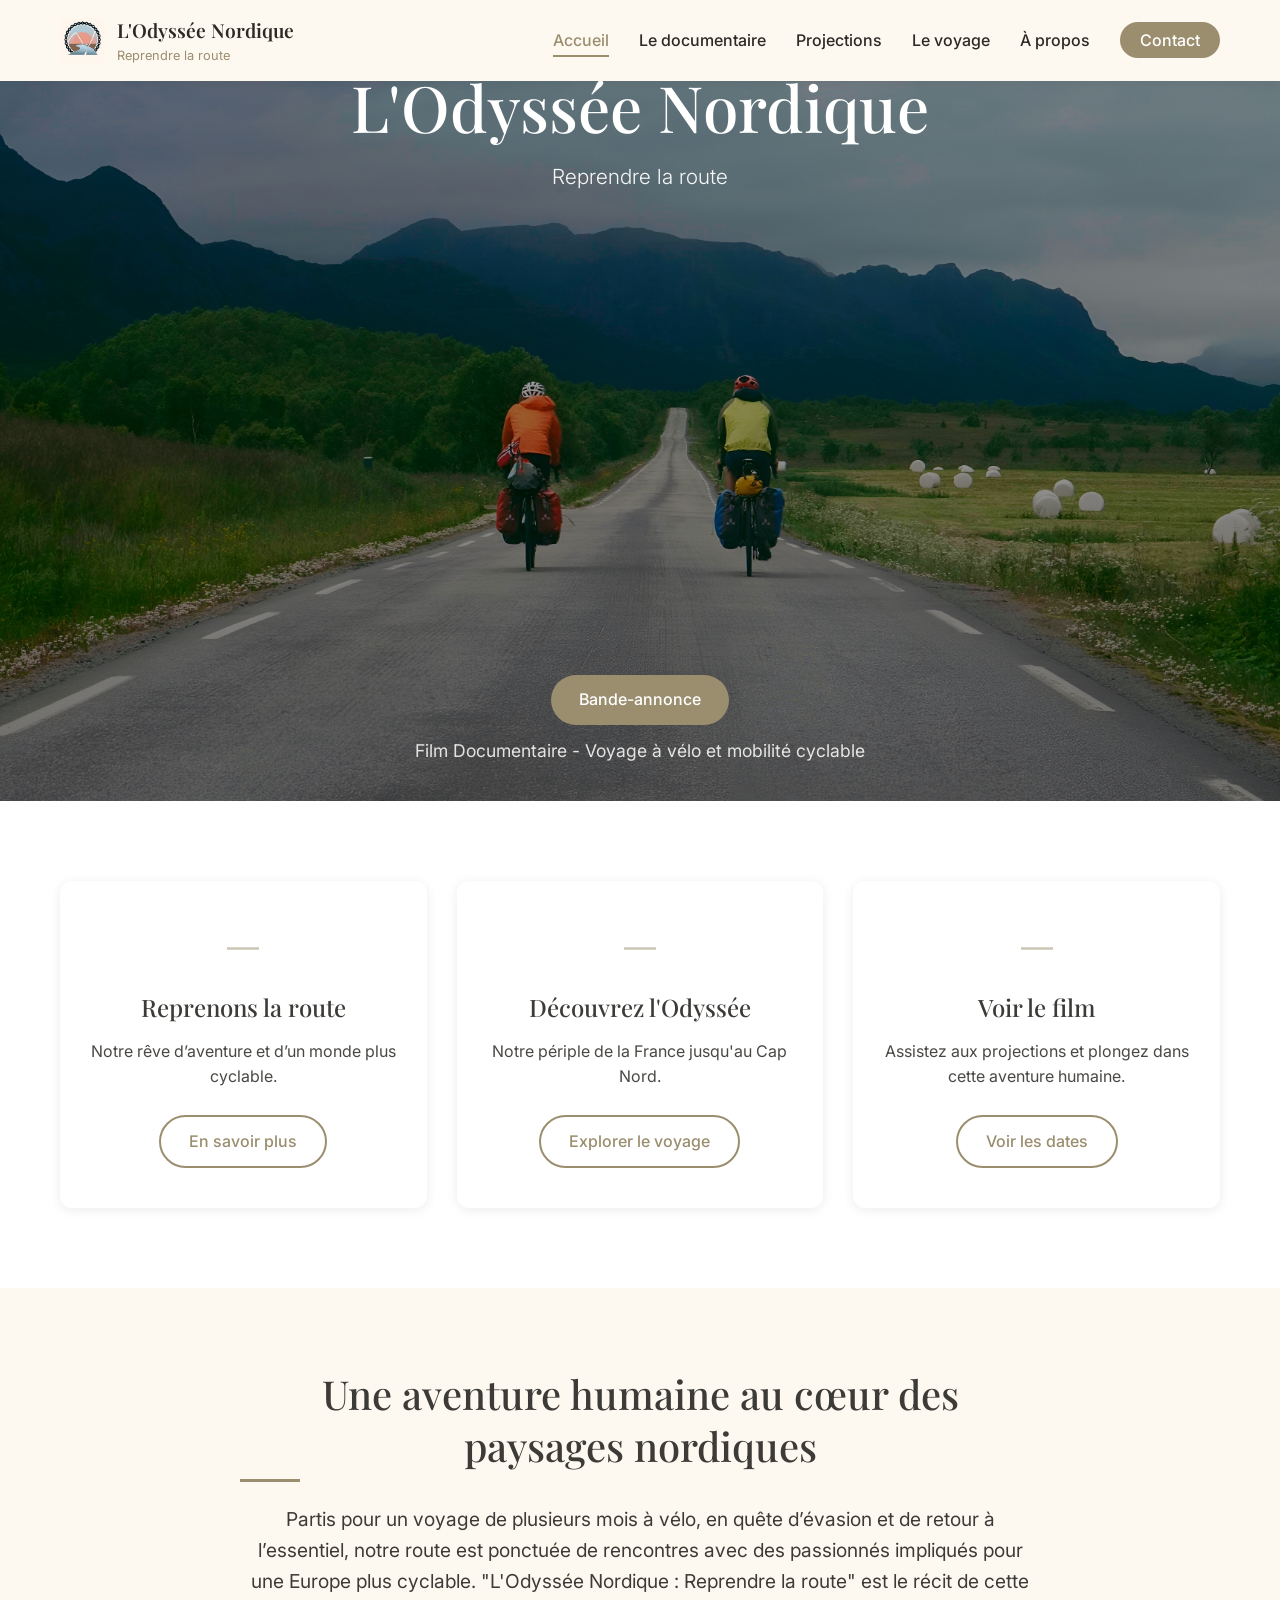
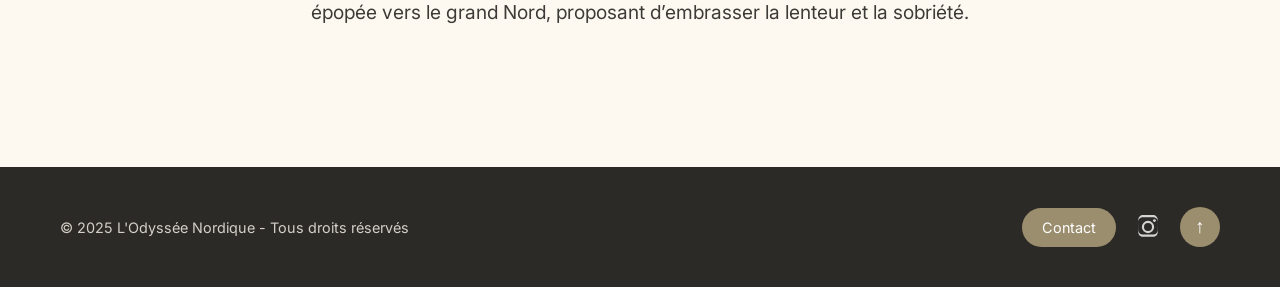
==== index.html @ 814c6db0 "Last" ====
<!DOCTYPE html>
<html lang="fr">
<head>
    <title>L'Odyssée Nordique : Reprendre la route - Documentaire Voyage</title>
    <meta charset="UTF-8">
    <meta name="viewport" content="width=device-width, initial-scale=1.0, viewport-fit=cover">
    <meta http-equiv="X-UA-Compatible" content="ie=edge">
    <meta name="referrer" content="no-referrer-when-downgrade">
    <meta name="description" content="L'Odyssée Nordique : Découvrez un documentaire inspirant sur la renaissance par le voyage aux pays nordiques. Une aventure à vélo vers la liberté et la redécouverte de soi.">
    <meta name="keywords" content="odyssée nordique, documentaire voyage, cyclotourisme, pays nordiques, renaissance, aventure">
    <meta name="robots" content="index, follow">
    <meta property="og:type" content="website">
    <meta property="og:title" content="L'Odyssée Nordique - Reprendre la route">
    <meta property="og:site_name" content="L'Odyssée Nordique">
    <meta name="application-name" content="L'Odyssée Nordique">
    <meta property="og:description" content="Un documentaire inspirant sur la renaissance par le voyage aux pays nordiques.">
    <meta property="og:url" content="https://odyssee-nordique.com/">
    <meta property="og:image" content="https://odyssee-nordique.com/images/odyssee-nordique-thumbnail.jpg">
    <meta name="twitter:card" content="summary_large_image">
    <meta name="twitter:title" content="L'Odyssée Nordique - Reprendre la route">
    <meta name="twitter:description" content="Documentaire sur la renaissance par le voyage aux pays nordiques.">
    <meta name="twitter:image" content="https://odyssee-nordique.com/images/odyssee-nordique-thumbnail.jpg">
    <link rel="canonical" href="https://odyssee-nordique.com/">
    <link rel="stylesheet" href="css/style.css">
    <link rel="preconnect" href="https://fonts.googleapis.com">
    <link rel="preconnect" href="https://fonts.gstatic.com" crossorigin>
    <link rel="dns-prefetch" href="https://www.googletagmanager.com">
    <link rel="dns-prefetch" href="https://www.google-analytics.com">
    <link href="https://fonts.googleapis.com/css2?family=Inter:opsz,wght@14..32,300;14..32,400;14..32,500;14..32,600&family=Playfair+Display:ital,wght@0,400;0,500;0,600;1,400&display=swap" rel="stylesheet">
    <link rel="apple-touch-icon" sizes="180x180" href="apple-touch-icon.png">
    <link rel="icon" type="image/png" sizes="32x32" href="favicon-32x32.png">
    <link rel="icon" type="image/png" sizes="16x16" href="favicon-16x16.png">
    <link rel="manifest" href="site.webmanifest">
    <link rel="shortcut icon" href="favicon.ico" type="image/x-icon">
    <!-- Google tag (gtag.js) -->
    <script async src="https://www.googletagmanager.com/gtag/js?id=G-7LZ240N1WT"></script>
    <script>
    window.dataLayer = window.dataLayer || [];
    function gtag(){dataLayer.push(arguments);}
    gtag('js', new Date());

    gtag('config', 'G-7LZ240N1WT');
    </script>
    <script type="application/ld+json">
    {
      "@context": "https://schema.org",
      "@type": "WebSite",
      "name": "L'Odyssée Nordique",
      "url": "https://odyssee-nordique.com/",
      "description": "Documentaire inspirant sur la renaissance par le voyage en vélo dans les pays nordiques.",
      "image": {
        "@type": "ImageObject",
        "url": "https://odyssee-nordique.com/images/odyssee-nordique-thumbnail.jpg",
        "width": 1200,
        "height": 630
      },
      "potentialAction": {
        "@type": "SearchAction",
        "target": "https://odyssee-nordique.com/?s={search_term_string}",
        "query-input": "required name=search_term_string"
      }
    }
    </script>
    <script type="application/ld+json">
    {
      "@context": "https://schema.org",
      "@type": "Organization",
      "name": "L'Odyssée Nordique",
      "url": "https://odyssee-nordique.com",
      "logo": "https://odyssee-nordique.com/images/odyssee-nordique-logo.png",
      "description": "Un documentaire inspirant sur la renaissance par le voyage aux pays nordiques",
      "contactPoint": {
        "@type": "ContactPoint",
        "telephone": "+33-1-23-45-67-89",
        "contactType": "Customer Service",
        "email": "contact@odyssee-nordique.com"
      },
      "sameAs": [
        "https://www.facebook.com/odysseenordique",
        "https://www.instagram.com/odysseenordique",
        "https://www.youtube.com/c/odysseenordique"
      ]
    }
    </script>
    <script type="application/ld+json">
    {
      "@context": "https://schema.org",
      "@type": "FAQPage",
      "mainEntity": [
        {
          "@type": "Question",
          "name": "Qu'est-ce que L'Odyssée Nordique ?",
          "acceptedAnswer": {
            "@type": "Answer",
            "text": "L'Odyssée Nordique est un documentaire inspirant sur la renaissance par le voyage en vélo à travers les pays nordiques. C'est l'histoire d'une épopée cyclotouriste de 5 000 kilomètres en Norvège, Suède et Finlande, réalisée par JACOB Yvan."
          }
        },
        {
          "@type": "Question",
          "name": "Où puis-je regarder le documentaire ?",
          "acceptedAnswer": {
            "@type": "Answer",
            "text": "Vous pouvez trouver les dates et lieux de projections sur notre page dédiée aux projections. Nous organisons des présentations dans différentes régions de France et d'Europe."
          }
        },
        {
          "@type": "Question",
          "name": "Quand a été le voyage ?",
          "acceptedAnswer": {
            "@type": "Answer",
            "text": "L'aventure cyclotouriste s'est déroulée à travers les paysages spectaculaires de la Scandinavie, couvrant plus de 5 000 kilomètres sur plusieurs mois."
          }
        },
        {
          "@type": "Question",
          "name": "Comment puis-je organiser une projection ?",
          "acceptedAnswer": {
            "@type": "Answer",
            "text": "Pour organiser une projection locale ou une collaboration, veuillez nous contacter via notre formulaire de contact ou par email à contact@odyssee-nordique.com."
          }
        }
      ]
    }
    </script>
</head>
<body>
    <header class="header">
        <div class="container header-container">
            <div class="logo">
                <img src="https://twsyz.github.io/odyssee-nordique/images/logo.png" alt="Logo L'Odyssée Nordique" class="logo-image">
                <div class="logo-text">
                    <span class="logo-title">L'Odyssée Nordique</span>
                    <span class="logo-subtitle">Reprendre la route</span>
                </div>
            </div>
            <button class="menu-toggle" aria-label="Menu">
                <span></span>
                <span></span>
                <span></span>
            </button>
            <nav class="nav">
                <ul class="nav-list">
                    <li><a href="index.html" class="active">Accueil</a></li>
                    <li><a href="documentaire.html">Le documentaire</a></li>
                    <li><a href="projections.html">Projections</a></li>
                    <li class="nav-dropdown">
                        <a href="voyage.html">Le voyage</a>
                        <ul class="dropdown-menu">
                            <li><a href="voyage.html#stats-section">Côté statistique</a></li>
                            <li><a href="voyage.html#philosophy-section">Notre philosophie du voyage</a></li>
                            <li><a href="voyage.html#transport-section">Vélo + train / bus en Europe</a></li>
                        </ul>
                    </li>
                    <li class="nav-dropdown">
                        <a href="a-propos.html">À propos</a>
                        <ul class="dropdown-menu">
                            <li><a href="a-propos.html#who-we-are">Qui sommes-nous ?</a></li>
                            <li><a href="a-propos.html#vision">Notre vision de la mobilité</a></li>
                        </ul>
                    </li>
                    <li><a href="contact.html" class="nav-contact">Contact</a></li>
                </ul>
            </nav>
        </div>
    </header>

    <main>
        <section class="hero">
            <div class="hero-image">
                <img src="images/hub.jpg" alt="Voyageurs à vélo dans un paysage nordique" width="1920" height="1080" loading="lazy">
                <div class="hero-overlay"></div>
                <div class="hero-content">
                    <h1 class="hero-title">L'Odyssée Nordique</h1>
                    <p class="hero-tagline">Reprendre la route</p>
                    <a href="documentaire.html" class="btn btn-primary">Bande-annonce</a>
                    <p class="hero-subtitle">Film Documentaire - Voyage à vélo et mobilité cyclable</p>
                </div>
            </div>
        </section>

        <section class="featured-cards">
            <div class="container">
                <div class="cards-grid">
                    <div class="card">
                        <div class="card-icon">—</div>
                        <h3 class="card-title">Reprenons la route</h3>
                        <p class="card-text">Notre rêve d’aventure et d’un monde plus cyclable.</p>
                        <a href="a-propos.html#vision" class="btn btn-outline">En savoir plus</a>
                    </div>
                    <div class="card">
                        <div class="card-icon">—</div>
                        <h3 class="card-title">Découvrez l'Odyssée</h3>
                        <p class="card-text">Notre périple de la France jusqu'au Cap Nord.</p>
                        <a href="voyage.html" class="btn btn-outline">Explorer le voyage</a>
                    </div>
                    <div class="card">
                        <div class="card-icon">—</div>
                        <h3 class="card-title">Voir le film</h3>
                        <p class="card-text">Assistez aux projections et plongez dans cette aventure humaine.</p>
                        <a href="projections.html" class="btn btn-outline">Voir les dates</a>
                    </div>
                </div>
            </div>
        </section>

        <section class="intro-text">
            <div class="container">
                <div class="intro-content">
                    <h2>Une aventure humaine au cœur des paysages nordiques</h2>
                    <p>Partis pour un voyage de plusieurs mois à vélo, en quête d’évasion et de retour à l’essentiel, notre route est ponctuée de rencontres avec des passionnés impliqués pour une Europe plus cyclable. "L'Odyssée Nordique : Reprendre la route" est le récit de cette épopée vers le grand Nord, proposant d’embrasser la lenteur et la sobriété. </p>
                </div>
            </div>
        </section>
    </main>

    <footer class="footer">
        <div class="container">
            <div class="footer-content">
                <div class="footer-info">
                    <p>© 2025 L'Odyssée Nordique - Tous droits réservés</p>
                </div>
                <div class="footer-links">
                    <a href="contact.html" class="footer-btn">Contact</a>
                    <a href="https://www.instagram.com/" target="_blank" rel="noopener noreferrer" class="footer-social" aria-label="Instagram">
                        <svg width="24" height="24" viewBox="0 0 24 24" fill="none" xmlns="http://www.w3.org/2000/svg">
                            <path d="M12 2.163c3.204 0 3.584.012 4.85.07 1.366.062 2.633.336 3.608 1.311.975.975 1.249 2.242 1.311 3.608.058 1.266.07 1.646.07 4.85s-.012 3.584-.07 4.85c-.062 1.366-.336 2.633-1.311 3.608-.975.975-2.242 1.249-3.608 1.311-1.266.058-1.646.07-4.85.07s-3.584-.012-4.85-.07c-1.366-.062-2.633-.336-3.608-1.311-.975-.975-1.249-2.242-1.311-3.608-.058-1.266-.07-1.646-.07-4.85s.012-3.584.07-4.85c.062-1.366.336-2.633 1.311-3.608.975-.975 2.242-1.249 3.608-1.311 1.266-.058 1.646-.07 4.85-.07zM12 0C8.741 0 8.332.014 7.052.072 5.773.13 4.651.387 3.632 1.406 2.613 2.425 2.356 3.547 2.298 4.826 2.24 6.106 2.226 6.515 2.226 9.774s.014 3.668.072 4.948c.058 1.279.315 2.401 1.334 3.42 1.019 1.019 2.141 1.276 3.42 1.334 1.28.058 1.689.072 4.948.072s3.668-.014 4.948-.072c1.279-.058 2.401-.315 3.42-1.334 1.019-1.019 1.276-2.141 1.334-3.42.058-1.28.072-1.689.072-4.948s-.014-3.668-.072-4.948c-.058-1.279-.315-2.401-1.334-3.42-1.019-1.019-2.141-1.276-3.42-1.334C15.668.014 15.259 0 12 0z" fill="currentColor"/>
                            <path d="M12 5.838a6.162 6.162 0 100 12.324 6.162 6.162 0 000-12.324zM12 16a4 4 0 110-8 4 4 0 010 8z" fill="currentColor"/>
                            <circle cx="18.406" cy="5.594" r="1.44" fill="currentColor"/>
                        </svg>
                    </a>
                    <button id="backToTop" class="back-to-top" aria-label="Retour en haut">↑</button>
                </div>
            </div>
        </div>
    </footer>

    <script src="js/main.js"></script>
</body>
</html>
---- css/style.css ----
/* ROUTE MAP WRAPPER */
.route-map-wrapper {
    display: flex;
    justify-content: center;
    align-items: center;
    margin-top: 30px;
}

.route-map-container {
    position: relative;
    display: block;
    width: min(100%, 600px);
    height: auto;
    aspect-ratio: 3 / 2;
}

/* ROUTE VERTICAL SLIDER */
.route-vertical-slider {
    position: absolute;
    right: 10px;
    top: 0;
    width: 36px;
    height: 100%;       /* Suit la hauteur réelle de la carte */
    display: flex;
    align-items: stretch;
    z-index: 100;
    overflow: visible;
    touch-action: none;
}

.slider-track {
    position: absolute;
    left: 50%;
    transform: translateX(-50%);
    width: 6px;
    height: 100%;
    background-color: #e0ddd5;
    border-radius: 2px;
    cursor: pointer;
    top: 0;
    bottom: 0;
}

.slider-progress {
    position: absolute;
    bottom: 0;
    left: 0;
    width: 100%;
    height: 0%;
    max-height: 100%;
    background-color: #9B8E6E;
    border-radius: 2px;
    transition: height 0.1s ease-out;
    overflow: hidden;
}

.slider-thumb {
    position: absolute;
    left: 50%;
    transform: translateX(-50%);
    width: 18px;
    height: 18px;
    background-color: #9B8E6E;
    border-radius: 50%;
    cursor: grab;
    box-shadow: 0 2px 8px rgba(155, 142, 110, 0.3);
    transition: box-shadow 0.2s ease;
    z-index: 10;
}

.slider-thumb:hover {
    box-shadow: 0 4px 12px rgba(155, 142, 110, 0.5);
}

.slider-thumb:active {
    cursor: grabbing;
}

/* SVG MAP + TRACE */
.route-map-canvas {
    position: absolute;
    top: 0;
    left: 0;
    width: 100%;
    height: 100%;
    display: block;
    border-radius: 12px;
    background-color: #F5EFE5;
    pointer-events: none;
}

/* RESET & BASE */
* {
    margin: 0;
    padding: 0;
    box-sizing: border-box;
}

html {
    scroll-behavior: smooth;
}

body {
    font-family: 'Inter', sans-serif;
    font-size: 16px;
    line-height: 1.6;
    color: #3D3B37;
    background-color: #FDF9F0;
}

h1, h2, h3, h4, h5, h6 {
    font-family: 'Playfair Display', serif;
    font-weight: 500;
    line-height: 1.3;
    color: #3D3B37;
}

h1 {
    font-size: clamp(2rem, 5vw, 3rem);
    margin-bottom: 1rem;
}

h2 {
    font-size: clamp(1.75rem, 4vw, 2.5rem);
    margin-bottom: 2rem;
    position: relative;
    display: inline-block;
}

h2:after {
    content: '';
    position: absolute;
    bottom: -10px;
    left: 0;
    width: 60px;
    height: 3px;
    background-color: #9B8E6E;
}

h3 {
    font-size: 1.5rem;
    margin-bottom: 1rem;
}

.container {
    max-width: 1200px;
    margin: 0 auto;
    padding: 0 20px;
}

/* BUTTONS */
.btn {
    display: inline-block;
    padding: 12px 28px;
    border-radius: 40px;
    text-decoration: none;
    font-weight: 500;
    transition: all 0.3s ease;
    cursor: pointer;
    border: none;
    font-family: 'Inter', sans-serif;
    font-size: 1rem;
}

.btn-primary {
    background-color: #9B8E6E;
    color: white;
}

.btn-primary:hover {
    background-color: #7E6F50;
    transform: translateY(-2px);
}

.btn-outline {
    background-color: transparent;
    border: 2px solid #9B8E6E;
    color: #9B8E6E;
}

.btn-outline:hover {
    background-color: #9B8E6E;
    color: white;
    transform: translateY(-2px);
}

/* HEADER */
.header {
    position: sticky;
    top: 0;
    z-index: 1000;
    background-color: rgba(253, 249, 240, 0.95);
    backdrop-filter: blur(10px);
    box-shadow: 0 2px 10px rgba(0, 0, 0, 0.05);
}

.header-container {
    display: flex;
    justify-content: space-between;
    align-items: center;
    padding: 15px 20px;
}

.logo {
    display: flex;
    align-items: center;
    gap: 12px;
}

.logo-image {
    height: 45px;
    width: auto;
    object-fit: contain;
    flex-shrink: 0;
}

.logo-text {
    display: flex;
    flex-direction: column;
}

.logo-title {
    font-family: 'Playfair Display', serif;
    font-size: 1.2rem;
    font-weight: 600;
    color: #2C2A26;
}

.logo-subtitle {
    font-size: 0.8rem;
    color: #9B8E6E;
}

.nav-list {
    display: flex;
    list-style: none;
    gap: 30px;
}

.nav-list a {
    text-decoration: none;
    color: #2C2A26;
    font-weight: 500;
    transition: color 0.3s ease;
    padding-bottom: 5px;
    border-bottom: 2px solid transparent;
}

.nav-list a:hover,
.nav-list a.active {
    color: #9B8E6E;
    border-bottom-color: #9B8E6E;
}

.nav-contact {
    background-color: #9B8E6E;
    color: white !important;
    padding: 8px 20px !important;
    border-radius: 40px;
    border-bottom: none !important;
}

.nav-contact:hover {
    background-color: #7E6F50;
    color: white !important;
}

.menu-toggle {
    display: none;
    flex-direction: column;
    gap: 6px;
    background: none;
    border: none;
    cursor: pointer;
    padding: 5px;
}

.menu-toggle span {
    width: 25px;
    height: 2px;
    background-color: #2C2A26;
    transition: 0.3s;
}

/* Dropdown Menu */
.nav-dropdown {
    position: relative;
}

.dropdown-menu {
    opacity: 0;
    visibility: hidden;
    position: absolute;
    top: calc(100% + 8px);
    left: 0;
    background-color: white;
    list-style: none;
    border-radius: 8px;
    box-shadow: 0 4px 12px rgba(0, 0, 0, 0.1);
    min-width: 240px;
    padding: 10px 0;
    z-index: 1000;
    transition: opacity 0.3s ease, visibility 0.3s ease;
    pointer-events: none;
}

.nav-dropdown:hover .dropdown-menu {
    opacity: 1;
    visibility: visible;
    pointer-events: auto;
}

.nav-dropdown::after {
    content: '';
    position: absolute;
    top: 100%;
    left: 0;
    right: 0;
    height: 10px;
    display: none;
}

.nav-dropdown:hover::after {
    display: block;
}

.dropdown-menu li {
    padding: 0;
}

.dropdown-menu a {
    display: block;
    padding: 12px 20px;
    text-decoration: none;
    color: #2C2A26;
    transition: all 0.3s ease;
    border-bottom: none !important;
}

.dropdown-menu a:hover {
    background-color: #FDF9F0;
    color: #9B8E6E;
    padding-left: 25px;
}

/* HERO SECTION */
.hero {
    position: relative;
    height: 80vh;
    min-height: 500px;
    overflow: hidden;
}

.hero-image {
    position: relative;
    width: 100%;
    height: 100%;
}

.hero-image img {
    width: 100%;
    height: 100%;
    object-fit: cover;
}

.hero-overlay {
    position: absolute;
    top: 0;
    left: 0;
    width: 100%;
    height: 100%;
    background: linear-gradient(rgba(0,0,0,0.3), rgba(0,0,0,0.5));
}

.hero-content {
    position: absolute;
    bottom: 5%;
    left: 50%;
    transform: translateX(-50%);
    text-align: center;
    color: white;
    width: 90%;
    max-width: 800px;
    display: flex;
    flex-direction: column;
    align-items: center;
    gap: 12px;
    height: 100%;
}

.hero-title {
    font-size: clamp(2rem, 6vw, 4rem);
    color: white;
    margin: 20px 0 0;
}

.hero-tagline {
    font-size: 1.3rem;
    color: white;
    opacity: 0.95;
    font-weight: 300;
    margin: 0;
}

.hero-subtitle {
    font-size: 1.1rem;
    margin-bottom: 0;
    opacity: 0.85;
}

.hero-content .btn {
    margin-top: auto;
}

/* CARDS */
.featured-cards {
    padding: 80px 0;
    background-color: white;
}

.cards-grid {
    display: grid;
    grid-template-columns: repeat(auto-fit, minmax(280px, 1fr));
    gap: 30px;
}

.card {
    background-color: white;
    border-radius: 12px;
    padding: 40px 30px;
    text-align: center;
    transition: transform 0.3s ease, box-shadow 0.3s ease;
    box-shadow: 0 2px 12px rgba(0, 0, 0, 0.08);
}

.card:hover {
    transform: translateY(-8px);
    box-shadow: 0 12px 32px rgba(0, 0, 0, 0.15);
}

.card-icon {
    font-size: 2rem;
    margin-bottom: 20px;
    color: #9B8E6E;
    opacity: 0.5;
}

.card-title {
    font-size: 1.5rem;
    margin-bottom: 15px;
}

.card-text {
    margin-bottom: 25px;
    color: #4A4844;
}

/* INTRO TEXT */
.intro-text {
    padding: 80px 0;
    background-color: #FDF9F0;
    text-align: center;
}

.intro-content {
    max-width: 800px;
    margin: 0 auto;
}

.intro-content p {
    font-size: 1.2rem;
    color: #3D3B37;
}

/* PAGE HEADER */
.page-header {
    padding: 60px 0 40px;
    background-color: #FDF9F0;
    text-align: center;
    border-bottom: 1px solid #E8E6E1;
}

.page-subtitle {
    font-size: 1.2rem;
    color: #9B8E6E;
}

/* TWO COLUMNS LAYOUT */
.two-columns {
    display: grid;
    grid-template-columns: 1fr 1fr;
    gap: 50px;
    align-items: center;
    margin-bottom: 60px;
}

.two-columns.reverse {
    direction: rtl;
}

.two-columns.reverse .column-text {
    direction: ltr;
}

.column-image img {
    width: 100%;
    height: auto;
    border-radius: 12px;
    box-shadow: 0 4px 20px rgba(0, 0, 0, 0.12);
    transition: box-shadow 0.3s ease;
}

.column-image img:hover {
    box-shadow: 0 8px 32px rgba(0, 0, 0, 0.18);
}

/* VIDEO CONTAINER */
.video-container {
    position: relative;
    padding-bottom: 56.25%;
    height: 0;
    overflow: hidden;
    border-radius: 12px;
    box-shadow: 0 4px 20px rgba(0, 0, 0, 0.12);
    margin: 40px 0;
}

.video-container iframe {
    position: absolute;
    top: 0;
    left: 0;
    width: 100%;
    height: 100%;
}

/* SECTIONS */
.synopsis, .trailer, .details, .map-section, .past-projections,
.travel-philosophy, .stats-map, .gear, .return-europe,
.who-we-are, .vision, .contact-form-section {
    padding: 80px 0;
    scroll-margin-top: 120px;
    background-color: #FDF9F0;
}

.synopsis {
    background-color: #FDF9F0;
}

/* MAP STYLES */
.france-map-container {
    margin: 40px 0;
    text-align: center;
    overflow-x: auto;
}

.france-map {
    max-width: 100%;
    height: auto;
    cursor: pointer;
}

.map-region {
    transition: fill 0.3s ease;
    cursor: pointer;
}

.map-region:hover {
    fill: #D4C9B0 !important;
}

.map-region.active {
    fill: #9B8E6E !important;
}

.map-and-projections {
    display: grid;
    grid-template-columns: 1fr 1fr;
    gap: 2rem;
    align-items: start;
}

.map-container {
    margin: 0;
    padding: 0;
    background: transparent;
    border-radius: 20px;
}

.france-map-image {
    width: 100%;
    height: auto;
    border-radius: 20px;
}

@media (max-width: 1024px) {
    .map-and-projections {
        grid-template-columns: 1fr;
        gap: 1.5rem;
    }
}

.projections-list-container {
    margin-top: 30px;
    padding: 30px;
    background-color: white;
    border-radius: 12px;
    box-shadow: 0 5px 20px rgba(0, 0, 0, 0.05);
}

.projections-grid {
    display: grid;
    gap: 15px;
    margin-top: 20px;
}

.projection-item {
    padding: 20px;
    background: linear-gradient(135deg, #FDF9F0 0%, #F8F3E8 100%);
    border-radius: 12px;
    border-left: 4px solid #9B8E6E;
    transition: all 0.3s ease;
    margin-bottom: 12px;
}

.projection-item:last-child {
    margin-bottom: 0;
}

.projection-item:hover {
    transform: translateX(5px);
    background: linear-gradient(135deg, #F8F3E8 0%, #F0E8DC 100%);
    box-shadow: 0 5px 15px rgba(0, 0, 0, 0.1);
}

.projection-location {
    font-weight: 700;
    color: #9B8E6E;
    font-size: 1.1rem;
    margin-bottom: 8px;
}

.projection-details {
    color: #4A4844;
    font-size: 0.95rem;
    margin-bottom: 10px;
}

.projection-link {
    display: inline-block;
    color: #9B8E6E;
    text-decoration: none;
    font-size: 0.9rem;
    font-weight: 500;
    margin-top: 8px;
    transition: color 0.3s ease;
}

.projection-link:hover {
    color: #7E6F50;
    text-decoration: underline;
}

.select-region-message {
    text-align: center;
    padding: 40px;
    background: linear-gradient(135deg, #FDF9F0 0%, #F8F3E8 100%);
    border-radius: 16px;
    color: #9B8E6E;
    font-style: italic;
}

/* PAST PROJECTIONS */
.past-projections {
    margin-top: 40px;
}

.past-list {
    display: grid;
    gap: 15px;
}

.past-item {
    background: linear-gradient(135deg, #F5F2EA 0%, #EDE8DE 100%);
    padding: 15px 20px;
    border-radius: 12px;
    transition: all 0.3s ease;
    margin-bottom: 10px;
}

.past-item:hover {
    transform: translateX(5px);
    background: linear-gradient(135deg, #EDE8DE 0%, #E5DFD3 100%);
}

.past-item strong {
    color: #9B8E6E;
}

/* CAROUSEL 3D VERTICAL */
.carousel-3d-wrapper {
    display: flex;
    align-items: center;
    justify-content: center;
    gap: 40px;
    margin: 80px 0;
    position: relative;
    background-color: #FDF9F0;
    padding: 40px;
    border-radius: 15px;
    box-shadow: 0 2px 8px rgba(0, 0, 0, 0.06);
}

.carousel-arrow {
    width: 50px;
    height: 50px;
    border-radius: 50%;
    border: 2px solid #9B8E6E;
    background-color: white;
    color: #9B8E6E;
    font-size: 2rem;
    cursor: pointer;
    transition: all 0.3s ease;
    display: flex;
    align-items: center;
    justify-content: center;
    flex-shrink: 0;
    z-index: 20;
}

.carousel-arrow:hover {
    background-color: #9B8E6E;
    color: white;
    transform: scale(1.15);
}

.carousel-3d-container {
    perspective: 1200px;
    width: 100%;
    max-width: 1200px;
    height: 700px;
    position: relative;
    overflow: hidden;
}

.carousel-3d {
    position: relative;
    width: 100%;
    height: 100%;
    transform-style: preserve-3d;
    transition: transform 0.8s cubic-bezier(0.68, -0.55, 0.265, 1.55);
}

.carousel-3d-slide {
    position: absolute;
    width: 100%;
    height: 100%;
    left: 0;
    top: 0;
    opacity: 0;
    visibility: hidden;
    transition: opacity 0.8s ease, visibility 0.8s ease;
    transform: scale(0.75) translateX(350px);
}

.carousel-3d-slide.active {
    opacity: 1;
    visibility: visible;
    z-index: 10;
    transform: scale(1) translateX(0);
}

.carousel-3d-slide.prev {
    opacity: 0.4;
    visibility: visible;
    z-index: 5;
    transform: scale(0.75) translateX(-350px);
}

.carousel-3d-slide.next {
    opacity: 0.4;
    visibility: visible;
    z-index: 5;
    transform: scale(0.75) translateX(350px);
}

.carousel-card {
    width: 100%;
    height: 100%;
    max-width: 380px;
    margin: 0 auto;
    background: linear-gradient(135deg, #FFFFFF 0%, #FDF9F0 100%);
    border-radius: 20px;
    overflow: hidden;
    box-shadow: 0 2px 8px rgba(0, 0, 0, 0.06);
    display: flex;
    flex-direction: column;
    transition: all 0.3s ease;
}

.carousel-card:hover {
    box-shadow: 0 4px 16px rgba(0, 0, 0, 0.10);
    transform: translateY(-2px);
}

.carousel-image-top {
    width: 100%;
    height: 280px;
    overflow: hidden;
    flex-shrink: 0;
}

.carousel-image-top img {
    width: 100%;
    height: 100%;
    object-fit: cover;
    display: block;
}

.carousel-header-vertical {
    padding: 30px 25px 20px;
    text-align: center;
    flex-shrink: 0;
}

.carousel-number-circle {
    display: block;
    width: 60px;
    height: 60px;
    margin: 0 auto 15px;
    border-radius: 50%;
    background-color: #F5F2EA;
    font-size: 1.8rem;
    font-weight: 700;
    color: #9B8E6E;
    font-family: 'Playfair Display', serif;
    display: flex;
    align-items: center;
    justify-content: center;
}

.carousel-header-vertical h3 {
    font-size: 1.4rem;
    color: #3D3B37;
    margin: 0;
}

.carousel-text {
    padding: 0 25px 30px;
    flex: 1;
    overflow-y: auto;
}

.carousel-text p {
    font-size: 0.95rem;
    line-height: 1.7;
    color: #4A4844;
    margin: 0;
}

@media (max-width: 1024px) {
    .carousel-3d-wrapper {
        gap: 20px;
    }
    
    .carousel-3d-container {
        height: 600px;
    }
    
    .carousel-card {
        max-width: 320px;
    }
    
    .carousel-image-top {
        height: 240px;
    }
    
    .philosophy-grid {
        grid-template-columns: repeat(2, 1fr);
    }
}

@media (max-width: 768px) {
    .carousel-3d-wrapper {
        gap: 15px;
        flex-direction: column;
    }
    
    .carousel-3d-container {
        height: 550px;
    }
    
    .carousel-arrow {
        width: 45px;
        height: 45px;
        font-size: 1.5rem;
    }
    
    .carousel-card {
        max-width: 100%;
        width: calc(100vw - 40px);
    }
    
    .carousel-image-top {
        height: 200px;
    }
    
    .carousel-header-vertical {
        padding: 20px 20px 15px;
    }
    
    .carousel-number-circle {
        width: 50px;
        height: 50px;
        font-size: 1.5rem;
    }
    
    .carousel-header-vertical h3 {
        font-size: 1.2rem;
    }
    
    .carousel-text {
        padding: 0 20px 20px;
    }
    
    .carousel-text p {
        font-size: 0.85rem;
    }
    
    .philosophy-grid {
        grid-template-columns: 1fr;
    }
}

.philosophy-grid {
    display: grid;
    grid-template-columns: repeat(auto-fit, minmax(230px, 1fr));
    gap: 25px;
}

.philosophy-item {
    text-align: center;
    padding: 20px;
    background-color: white;
    border-radius: 12px;
    box-shadow: 0 2px 8px rgba(0, 0, 0, 0.06);
    transition: box-shadow 0.3s ease, transform 0.3s ease;
}

.philosophy-item:hover {
    box-shadow: 0 4px 16px rgba(0, 0, 0, 0.10);
    transform: translateY(-2px);
}

.philosophy-item h3 {
    font-size: 1.25rem;
    margin-bottom: 12px;
}

.philosophy-item p {
    font-size: 0.9rem;
    line-height: 1.6;
}

.philosophy-icon {
    font-size: 2rem;
    margin-bottom: 15px;
    color: #9B8E6E;
    opacity: 0.6;
    font-weight: 300;
}

/* STATS */
.stats-grid {
    display: grid;
    grid-template-columns: repeat(auto-fit, minmax(220px, 1fr));
    gap: 40px;
    margin-bottom: 40px;
}

.stat-card {
    text-align: center;
    padding: 40px 25px;
    background-color: white;
    border-radius: 12px;
    box-shadow: 0 2px 8px rgba(0, 0, 0, 0.06);
    transition: box-shadow 0.3s ease, transform 0.3s ease;
    min-height: 220px;
    display: flex;
    flex-direction: column;
    justify-content: center;
    align-items: center;
}

.stat-card:hover {
    box-shadow: 0 4px 16px rgba(0, 0, 0, 0.10);
    transform: translateY(-2px);
}

.stat-number {
    font-size: 3.5rem !important;
    font-weight: 700 !important;
    color: #9B8E6E !important;
    font-family: 'Playfair Display', serif !important;
    margin-bottom: 15px !important;
    line-height: 1.2 !important;
    display: block !important;
    text-align: center !important;
    width: 100% !important;
    visibility: visible !important;
    opacity: 1 !important;
    position: relative !important;
    z-index: 10 !important;
}

.stat-label {
    font-size: 2.1rem;
    color: #4A4844;
    font-weight: 500;
    line-height: 1.4;
}

/* GEAR */
.gear-grid {
    display: grid;
    grid-template-columns: repeat(auto-fit, minmax(280px, 1fr));
    gap: 30px;
}

.gear-item {
    background-color: white;
    border-radius: 12px;
    overflow: hidden;
    box-shadow: 0 2px 8px rgba(0, 0, 0, 0.06);
    transition: box-shadow 0.3s ease, transform 0.3s ease;
}

.gear-item:hover {
    box-shadow: 0 4px 16px rgba(0, 0, 0, 0.10);
    transform: translateY(-2px);
}

.gear-item img {
    width: 100%;
    height: 200px;
    object-fit: cover;
}

.gear-item h3 {
    padding: 20px 20px 10px;
}

.gear-item p {
    padding: 0 20px 20px;
    color: #4A4844;
}

/* TRANSPORT LOGOS */
.transport-logos {
    display: flex;
    flex-wrap: wrap;
    gap: 12px;
    margin-top: 30px;
}

.transport-logo {
    background-color: white;
    padding: 10px 18px;
    border-radius: 6px;
    font-size: 0.9rem;
    border: 1px solid #DDD9CE;
    color: #9B8E6E;
    font-weight: 500;
    transition: all 0.3s ease;
}

.transport-logo:hover {
    border-color: #9B8E6E;
    background-color: #FDF9F0;
    transform: translateY(-2px);
}

/* FUN BOXES */
.fun-boxes {
    display: grid;
    grid-template-columns: repeat(auto-fit, minmax(300px, 1fr));
    gap: 30px;
    margin-top: 50px;
}

.fun-box {
    background-color: #F5F2EA;
    border-radius: 12px;
    overflow: hidden;
    transition: transform 0.3s ease, box-shadow 0.3s ease;
    box-shadow: 0 2px 8px rgba(0, 0, 0, 0.06);
}

.fun-box:hover {
    box-shadow: 0 4px 16px rgba(0, 0, 0, 0.10);
    transform: translateY(-2px);
}

.fun-box-header {
    background-color: #9B8E6E;
    color: white;
    padding: 20px;
    display: flex;
    align-items: center;
    gap: 15px;
}

.fun-box-header img {
    width: 60px;
    height: 60px;
    border-radius: 50%;
    object-fit: cover;
}

.fun-box-header h3 {
    margin: 0;
    color: white;
}

.fun-box-content {
    padding: 20px;
    font-style: italic;
}

/* VISION SECTION */
.vision-stats {
    display: grid;
    grid-template-columns: repeat(auto-fit, minmax(250px, 1fr));
    gap: 30px;
    margin: 40px 0;
}

.vision-stat {
    text-align: center;
    padding: 30px;
    background-color: white;
    border-radius: 12px;
    box-shadow: 0 2px 8px rgba(0, 0, 0, 0.06);
    transition: box-shadow 0.3s ease, transform 0.3s ease;
}

.vision-stat:hover {
    box-shadow: 0 4px 16px rgba(0, 0, 0, 0.10);
    transform: translateY(-2px);
}

.vision-stat-number {
    font-size: 2.5rem;
    font-weight: 700;
    color: #9B8E6E;
    font-family: 'Playfair Display', serif;
}

.vision-stat-text {
    font-size: 0.9rem;
    color: #4A4844;
}

.vision-text {
    background-color: #F5F2EA;
    padding: 40px;
    border-radius: 12px;
    margin: 40px 0;
}

.vision-links {
    display: flex;
    flex-wrap: wrap;
    gap: 20px;
    margin-top: 30px;
}

/* CONTACT FORM */
.contact-wrapper {
    display: grid;
    grid-template-columns: 1fr 1fr;
    gap: 50px;
    background-color: white;
    border-radius: 12px;
    overflow: hidden;
    box-shadow: 0 2px 8px rgba(0, 0, 0, 0.06);
}

.contact-info {
    background-color: #9B8E6E;
    color: white;
    padding: 40px;
}

.contact-info h2 {
    color: white;
}

.contact-info h2:after {
    background-color: white;
}

.contact-details {
    margin-top: 40px;
}

.contact-detail {
    display: flex;
    align-items: center;
    gap: 15px;
    margin-bottom: 20px;
}

.contact-icon {
    font-size: 1.5rem;
}

.contact-form-container {
    padding: 40px;
}

.form-group {
    margin-bottom: 20px;
}

.form-group label {
    display: block;
    margin-bottom: 8px;
    font-weight: 500;
    color: #3D3B37;
}

.form-group input,
.form-group select,
.form-group textarea {
    width: 100%;
    padding: 12px;
    border: 1px solid #D9D5CB;
    border-radius: 8px;
    font-family: 'Inter', sans-serif;
    font-size: 1rem;
    transition: border-color 0.3s ease, box-shadow 0.3s ease;
    color: #3D3B37;
}

.form-group input:focus,
.form-group select:focus,
.form-group textarea:focus {
    outline: none;
    border-color: #9B8E6E;
    box-shadow: 0 0 0 3px rgba(155, 142, 110, 0.1);
}

.form-message {
    margin-top: 20px;
    padding: 12px;
    border-radius: 8px;
    text-align: center;
    font-weight: 500;
}

.form-message.success {
    background-color: #E8F5E9;
    color: #2E7D32;
    border: 1px solid #A5D6A7;
}

.form-message.error {
    background-color: #FFEBEE;
    color: #C62828;
    border: 1px solid #EF9A9A;
}

/* FOOTER */
.footer {
    background-color: #2C2A26;
    color: #FDF9F0;
    padding: 40px 0;
    margin-top: 60px;
}

.footer-content {
    display: flex;
    justify-content: space-between;
    align-items: center;
    flex-wrap: wrap;
    gap: 20px;
}

.footer-info p {
    font-size: 0.9rem;
    opacity: 0.8;
}

.footer-links {
    display: flex;
    align-items: center;
    gap: 20px;
}

.footer-btn {
    background-color: #9B8E6E;
    color: white;
    padding: 8px 20px;
    border-radius: 40px;
    text-decoration: none;
    font-size: 0.9rem;
    transition: background-color 0.3s ease;
}

.footer-btn:hover {
    background-color: #7E6F50;
}

.footer-social {
    color: white;
    opacity: 0.8;
    transition: opacity 0.3s ease;
    display: flex;
    align-items: center;
}

.footer-social:hover {
    opacity: 1;
}

.back-to-top {
    background-color: #9B8E6E;
    border: none;
    width: 40px;
    height: 40px;
    border-radius: 50%;
    cursor: pointer;
    font-size: 1.2rem;
    transition: all 0.3s ease;
    display: flex;
    align-items: center;
    justify-content: center;
    color: white;
}

.back-to-top:hover {
    background-color: #7E6F50;
    transform: translateY(-3px);
}

/* PHILOSOPHY SECTION */
.philosophy-section {
    background-color: #FDF9F0;
    padding: 80px 0;
    scroll-margin-top: 120px;
}

.carousel-3d-wrapper {
    background-color: transparent;
}

/* MECHANICAL PROBLEMS SECTION */
.mechanical-problems {
    background-color: #FDF9F0;
    padding: 80px 0;
}

.mechanical-problems h2 {
    text-align: center;
}

.mechanics-grid {
    display: grid;
    grid-template-columns: repeat(auto-fit, minmax(300px, 1fr));
    gap: 40px;
    margin-top: 60px;
}

.mechanic-card {
    background-color: white;
    border-radius: 12px;
    padding: 40px;
    box-shadow: 0 2px 8px rgba(0, 0, 0, 0.06);
    transition: all 0.3s ease;
    border: none;
    border-left: 4px solid #9B8E6E;
}

.mechanic-card:hover {
    box-shadow: 0 4px 16px rgba(0, 0, 0, 0.10);
    transform: translateY(-2px);
}

.mechanic-header {
    display: flex;
    align-items: center;
    gap: 20px;
    margin-bottom: 30px;
}

.mechanic-avatar {
    width: 60px;
    height: 60px;
    border-radius: 50%;
    background-color: #9B8E6E;
    color: white;
    display: flex;
    align-items: center;
    justify-content: center;
    font-size: 1.8rem;
    font-family: 'Playfair Display', serif;
    font-weight: 700;
    flex-shrink: 0;
}

.mechanic-header h3 {
    margin-bottom: 0;
    font-size: 1.3rem;
    color: #3D3B37;
}

.mechanic-list {
    list-style: none;
    margin-bottom: 25px;
}

.mechanic-list li {
    padding: 12px 0;
    border-bottom: 1px solid #E8E4D8;
    font-size: 0.95rem;
    color: #555;
    display: flex;
    align-items: center;
    gap: 12px;
}

.mechanic-list li:last-child {
    border-bottom: none;
}

.problem-icon {
    font-size: 1.1rem;
    color: #9B8E6E;
    flex-shrink: 0;
}

.mechanic-count {
    background-color: #F5F2EA;
    padding: 12px 16px;
    border-radius: 6px;
    font-size: 0.9rem;
    color: #9B8E6E;
    text-align: center;
    font-weight: 500;
}

/* ROUTE ANIMATION */
.route-animation-section {
    padding: 80px 0;
    scroll-margin-top: 120px;
    margin: 0;
    background-color: #FDF9F0;
}

.route-sticky {
    background: transparent;
    border-radius: 0;
    padding: 0;
    box-shadow: none;
    text-align: center;
}

.route-header {
    margin-bottom: 3rem;
    text-align: center;
}

.route-header h2 {
    margin: 0;
    font-size: clamp(1.75rem, 4vw, 2.5rem);
    color: #3D3B37;
    position: relative;
    display: inline-block;
}

.route-header h2:after {
    content: '';
    position: absolute;
    bottom: -10px;
    left: 0;
    width: 60px;
    height: 3px;
    background-color: #9B8E6E;
}

.route-header p {
    font-size: 1rem;
    color: #6B5E4A;
    margin-top: 1.5rem;
    font-style: italic;
}

/* Styles de progression supprimés - images statiques */

.route-animation-section {
    padding: 80px 0;
    scroll-margin-top: 120px;
    margin: 0;
    background-color: #FDF9F0;
}

/* Compteur sur les régions */
.region-badge {
    position: absolute;
    background-color: #9B8E6E;
    color: white;
    border-radius: 50%;
    width: 28px;
    height: 28px;
    display: flex;
    align-items: center;
    justify-content: center;
    font-size: 0.8rem;
    font-weight: bold;
    pointer-events: none;
    box-shadow: 0 2px 5px rgba(0,0,0,0.2);
    z-index: 10;
}

/* Interactive Pins */
.pins-overlay {
    position: absolute;
    top: 0;
    left: 0;
    width: 100%;
    height: 100%;
    pointer-events: all;
    z-index: 20;
}

.projection-pin {
    cursor: pointer;
    transition: all 0.3s cubic-bezier(0.34, 1.56, 0.64, 1);
}

.projection-pin:hover {
    z-index: 22;
}

.projection-pin svg {
    transition: all 0.3s ease;
}

.pin-tooltip {
    position: fixed;
    background: linear-gradient(135deg, rgba(44, 42, 38, 0.98) 0%, rgba(30, 28, 24, 0.98) 100%);
    color: white;
    padding: 10px 14px;
    border-radius: 8px;
    font-size: 0.9rem;
    font-weight: 500;
    pointer-events: none;
    z-index: 1000;
    white-space: nowrap;
    opacity: 0;
    transition: opacity 0.2s ease;
    box-shadow: 0 4px 12px rgba(0,0,0,0.3);
    border: 1px solid rgba(155, 142, 110, 0.3);
}

/* CTA Section */
.cta-section {
    background: linear-gradient(135deg, #F5F2EA 0%, #EDE8DE 100%);
    border-radius: 20px;
    margin-top: 40px;
}

/* Error Message */
.error-message {
    text-align: center;
    padding: 40px;
    color: #d9534f;
    background-color: #f8d7da;
    border-radius: 8px;
}

/* Loading Spinner */
.loading-spinner {
    text-align: center;
    padding: 40px;
    color: #9B8E6E;
}

.loading-spinner:after {
    content: '⏳';
    animation: spin 1s linear infinite;
    display: inline-block;
    margin-left: 10px;
}

/* Animations */
@keyframes fadeInUp {
    from {
        opacity: 0;
        transform: translateY(30px);
    }
    to {
        opacity: 1;
        transform: translateY(0);
    }
}

@keyframes slideInRight {
    from {
        opacity: 0;
        transform: translateX(-30px);
    }
    to {
        opacity: 1;
        transform: translateX(0);
    }
}

@keyframes spin {
    from { transform: rotate(0deg); }
    to { transform: rotate(360deg); }
}

/* RESPONSIVE */
@media (max-width: 768px) {
    .menu-toggle {
        display: flex;
    }
    
    .nav {
        position: fixed;
        top: 70px;
        left: -100%;
        width: 100%;
        background-color: rgba(253, 249, 240, 0.98);
        backdrop-filter: blur(10px);
        transition: left 0.3s ease;
        padding: 20px;
        box-shadow: 0 10px 20px rgba(0, 0, 0, 0.1);
    }
    
    .nav.active {
        left: 0;
    }
    
    .nav-list {
        flex-direction: column;
        align-items: center;
        gap: 20px;
    }
    
    .two-columns {
        grid-template-columns: 1fr;
        gap: 30px;
    }
    
    .two-columns.reverse {
        direction: ltr;
    }
    
    .contact-wrapper {
        grid-template-columns: 1fr;
    }
    
    .footer-content {
        flex-direction: column;
        text-align: center;
    }
    
    .hero-content {
        bottom: 10%;
    }
    
    .hero-title {
        font-size: 2rem;
    }
    
    h2 {
        font-size: 1.75rem;
    }
    
    .route-sticky {
        padding: 1rem;
        top: 10px;
        grid-template-columns: 1fr;
        grid-template-rows: auto auto 1fr;
    }
    
    .route-header {
        grid-column: 1;
    }
    
    .route-map-container {
        width: 100%;
        max-width: 100%;
        margin: 0 auto 1.5rem auto;
        height: auto;
        aspect-ratio: 3 / 2;
    }
    
    .route-vertical-slider {
        right: 6px;
        width: 34px;
    }
    
    .projection-item {
        padding: 15px;
    }

    .map-container {
        max-width: 560px;
        margin: 0 auto;
    }

    .france-map-image {
        width: 100%;
        max-height: 72vh;
        object-fit: contain;
    }
    
    .region-badge {
        width: 22px;
        height: 22px;
        font-size: 0.7rem;
    }
}

@media (max-width: 480px) {
    .cards-grid {
        grid-template-columns: 1fr;
    }
    
    .stats-grid {
        grid-template-columns: 1fr;
    }
    
    .vision-stats {
        grid-template-columns: 1fr;
    }
    
    .fun-boxes {
        grid-template-columns: 1fr;
    }
    
    .mechanics-grid {
        grid-template-columns: 1fr;
    }
    
    .philosophy-card-header {
        flex-direction: column;
        align-items: flex-start;
    }
    
    .logo-text {
        display: none;
    }
}
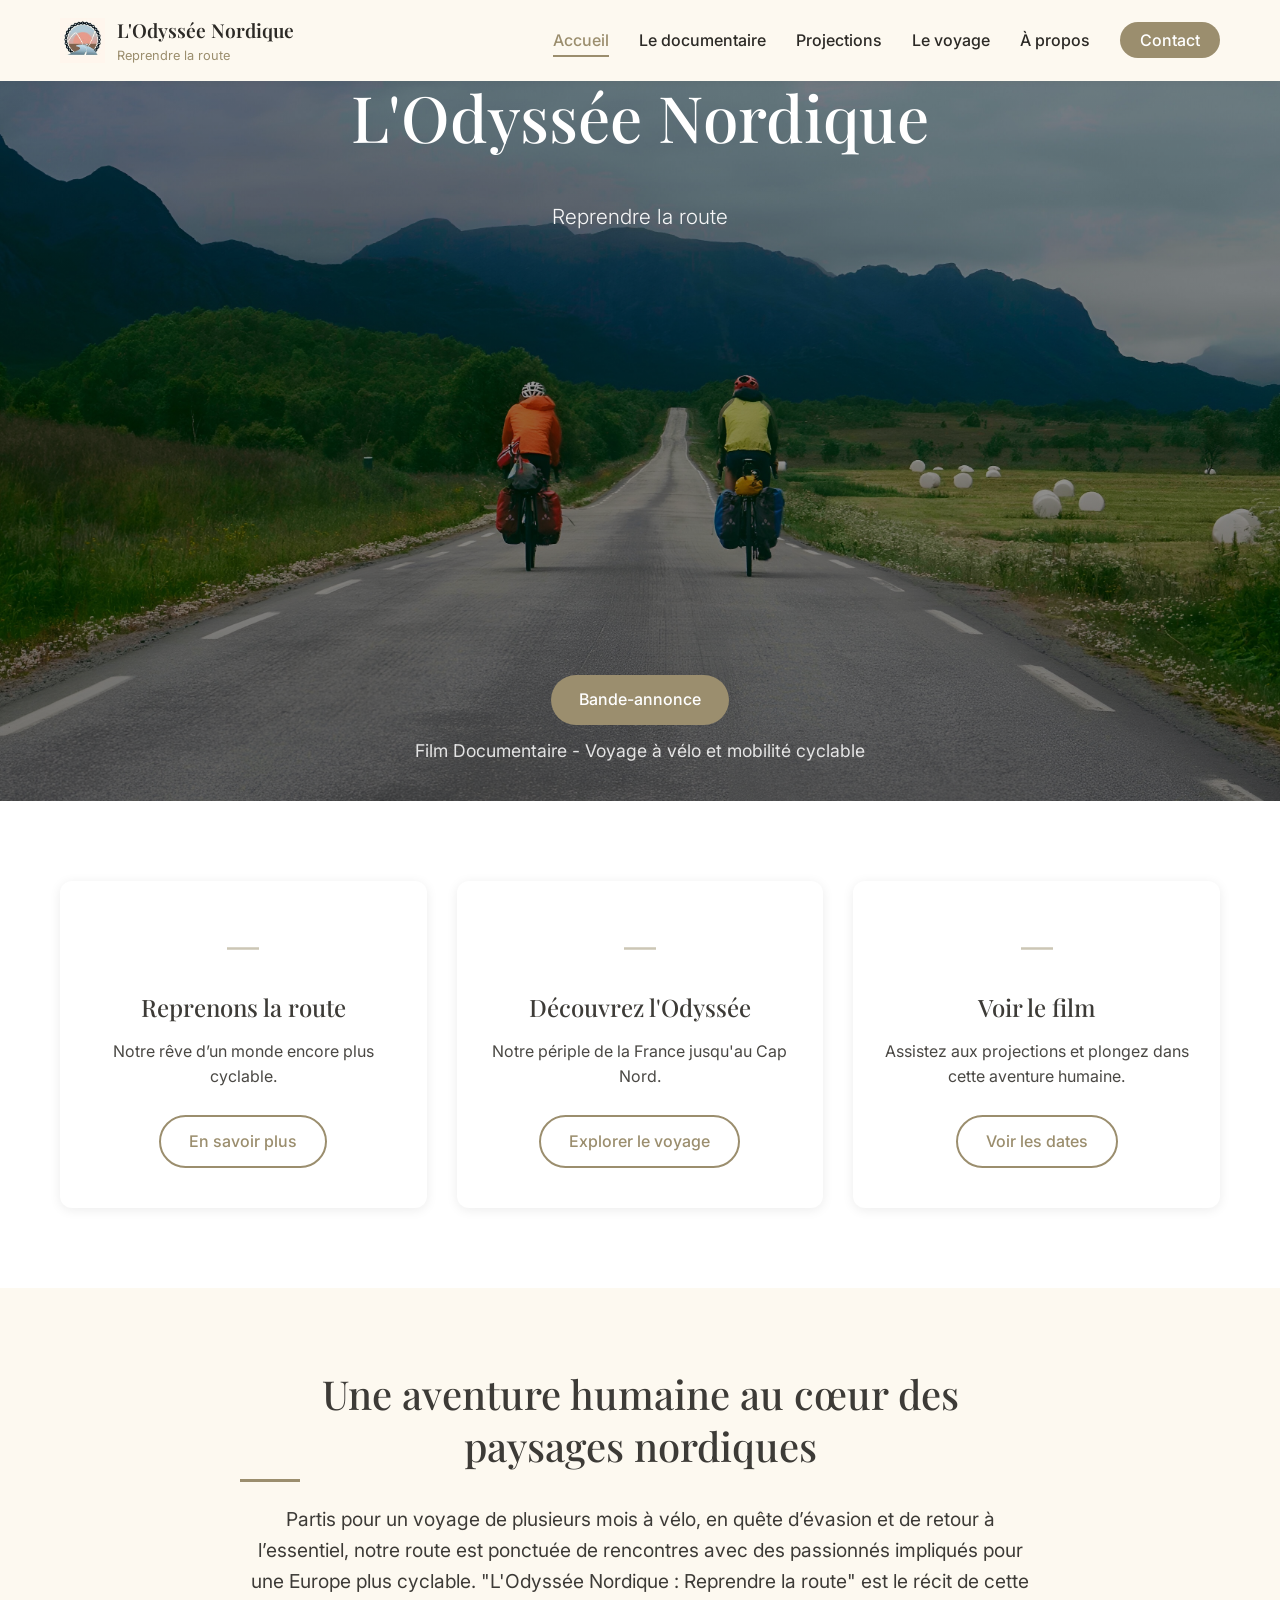
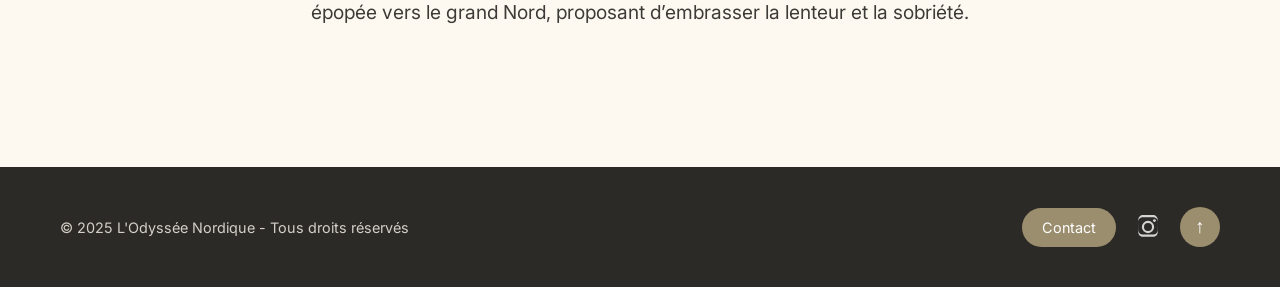
==== commit a8826c82: "Modifs" ====
--- a/index.html
+++ b/index.html
@@ -126,13 +126,13 @@
 <body>
     <header class="header">
         <div class="container header-container">
-            <div class="logo">
+            <a href="index.html" class="logo">
                 <img src="https://twsyz.github.io/odyssee-nordique/images/logo.png" alt="Logo L'Odyssée Nordique" class="logo-image">
                 <div class="logo-text">
                     <span class="logo-title">L'Odyssée Nordique</span>
                     <span class="logo-subtitle">Reprendre la route</span>
                 </div>
-            </div>
+            </a>
             <button class="menu-toggle" aria-label="Menu">
                 <span></span>
                 <span></span>
@@ -184,7 +184,7 @@
                     <div class="card">
                         <div class="card-icon">—</div>
                         <h3 class="card-title">Reprenons la route</h3>
-                        <p class="card-text">Notre rêve d’aventure et d’un monde plus cyclable.</p>
+                        <p class="card-text">Notre rêve d’un monde encore plus cyclable.                 </p>
                         <a href="a-propos.html#vision" class="btn btn-outline">En savoir plus</a>
                     </div>
                     <div class="card">
--- a/css/style.css
+++ b/css/style.css
@@ -205,6 +205,14 @@
     display: flex;
     align-items: center;
     gap: 12px;
+    text-decoration: none;
+    color: inherit;
+    cursor: pointer;
+    transition: opacity 0.3s ease;
+}
+
+.logo:hover {
+    opacity: 0.8;
 }
 
 .logo-image {
@@ -391,7 +399,7 @@
 .hero-title {
     font-size: clamp(2rem, 6vw, 4rem);
     color: white;
-    margin: 20px 0 0;
+    margin: 30px 0 0;
 }
 
 .hero-tagline {
@@ -399,7 +407,7 @@
     color: white;
     opacity: 0.95;
     font-weight: 300;
-    margin: 0;
+    margin: 30px 0 0;
 }
 
 .hero-subtitle {
@@ -500,6 +508,7 @@
 
 .two-columns.reverse .column-text {
     direction: ltr;
+    text-justify: auto;
 }
 
 .column-image img {
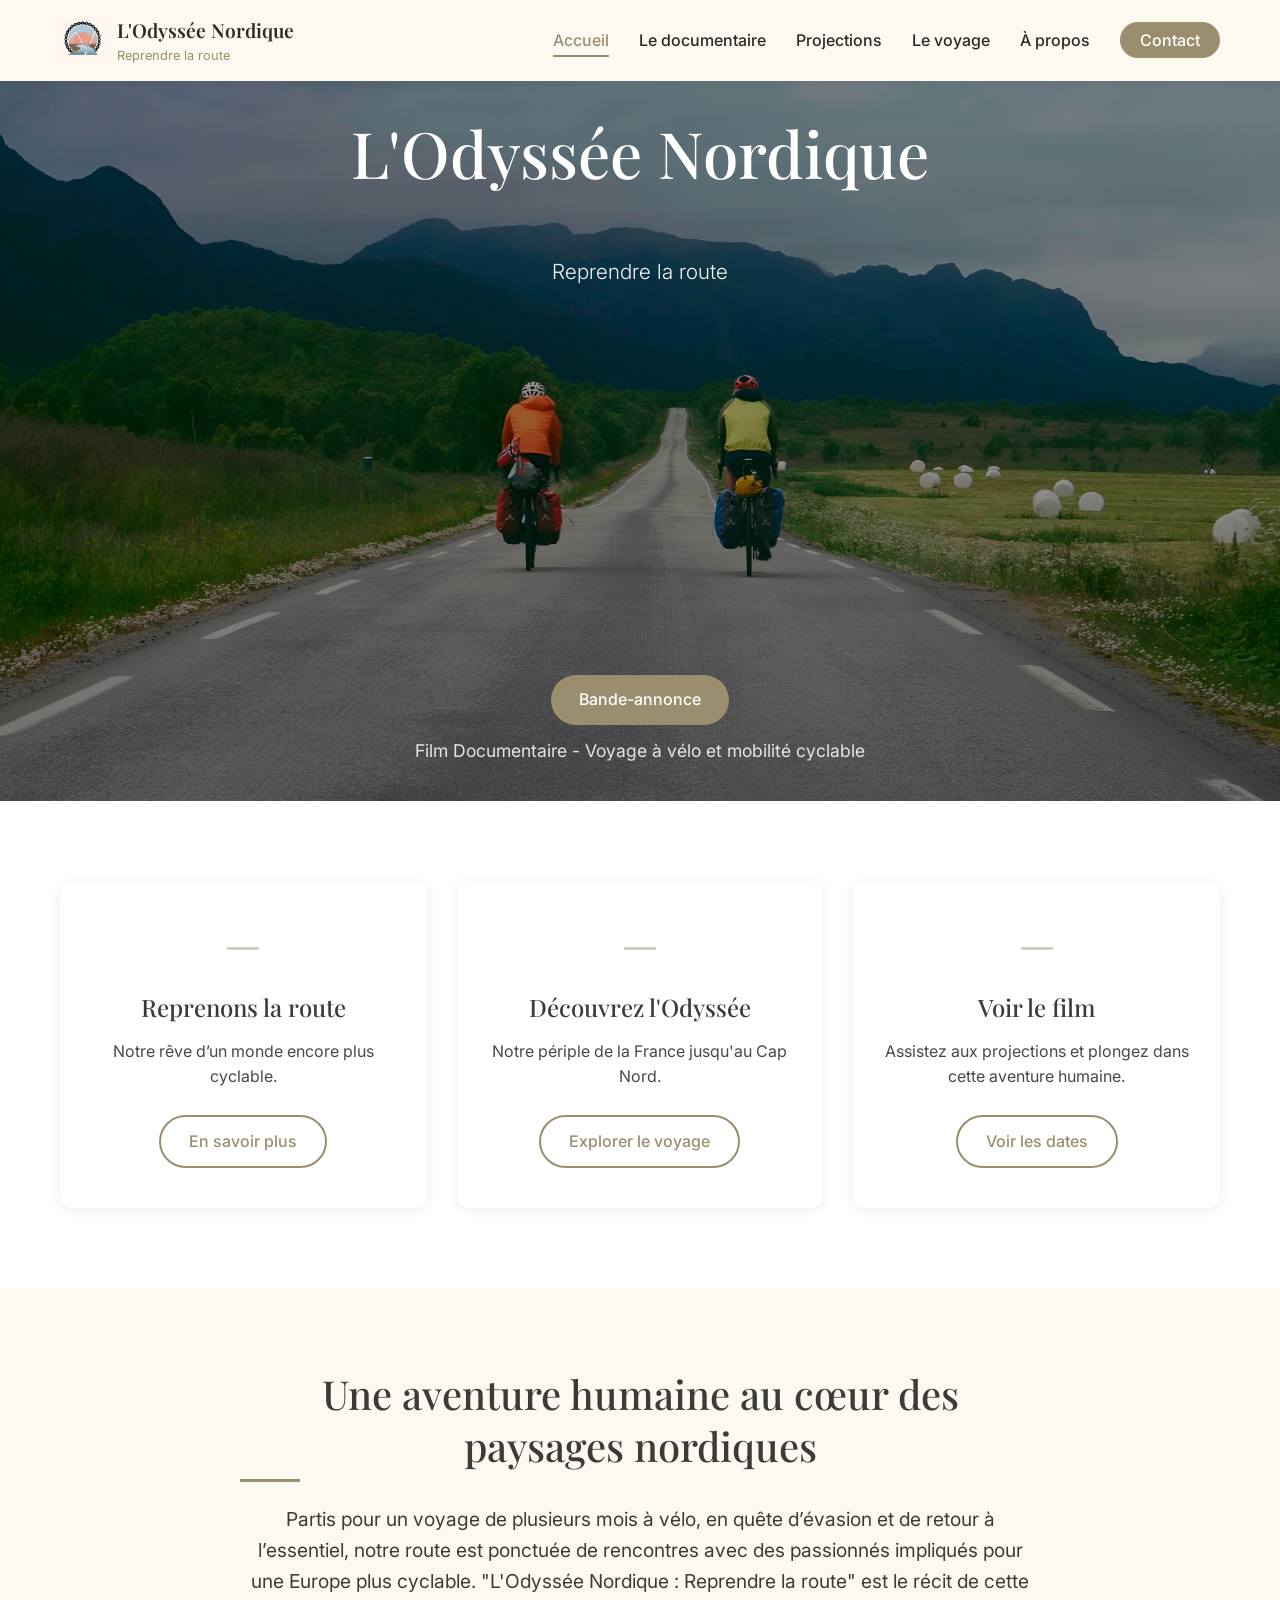
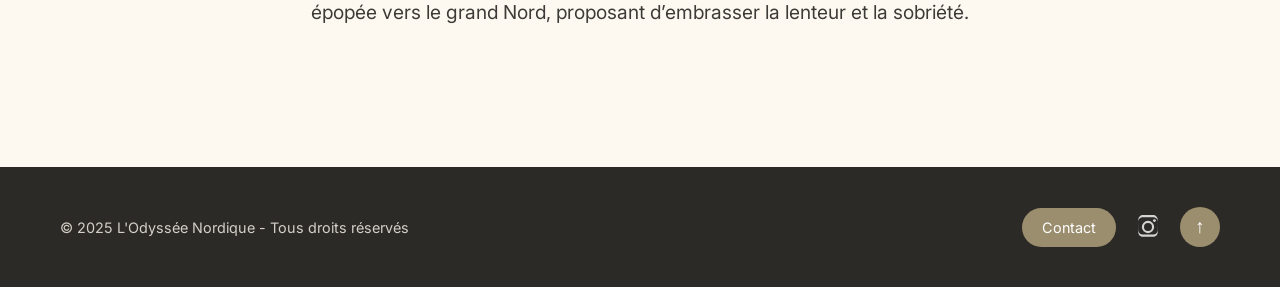
==== commit b83c89e4: "LastFinalCarre" ====
--- a/index.html
+++ b/index.html
@@ -146,8 +146,8 @@
                     <li class="nav-dropdown">
                         <a href="voyage.html">Le voyage</a>
                         <ul class="dropdown-menu">
-                            <li><a href="voyage.html#stats-section">Côté statistique</a></li>
-                            <li><a href="voyage.html#philosophy-section">Notre philosophie du voyage</a></li>
+                            <li><a href="voyage.html#routeSection">Côté statistique</a></li>
+                            <li><a href="voyage.html#travel-philosophy">Notre philosophie du voyage</a></li>
                             <li><a href="voyage.html#transport-section">Vélo + train / bus en Europe</a></li>
                         </ul>
                     </li>
@@ -221,7 +221,7 @@
                 </div>
                 <div class="footer-links">
                     <a href="contact.html" class="footer-btn">Contact</a>
-                    <a href="https://www.instagram.com/" target="_blank" rel="noopener noreferrer" class="footer-social" aria-label="Instagram">
+                    <a href="https://www.instagram.com/odyssee_nordique/" target="_blank" rel="noopener noreferrer" class="footer-social" aria-label="Instagram">
                         <svg width="24" height="24" viewBox="0 0 24 24" fill="none" xmlns="http://www.w3.org/2000/svg">
                             <path d="M12 2.163c3.204 0 3.584.012 4.85.07 1.366.062 2.633.336 3.608 1.311.975.975 1.249 2.242 1.311 3.608.058 1.266.07 1.646.07 4.85s-.012 3.584-.07 4.85c-.062 1.366-.336 2.633-1.311 3.608-.975.975-2.242 1.249-3.608 1.311-1.266.058-1.646.07-4.85.07s-3.584-.012-4.85-.07c-1.366-.062-2.633-.336-3.608-1.311-.975-.975-1.249-2.242-1.311-3.608-.058-1.266-.07-1.646-.07-4.85s.012-3.584.07-4.85c.062-1.366.336-2.633 1.311-3.608.975-.975 2.242-1.249 3.608-1.311 1.266-.058 1.646-.07 4.85-.07zM12 0C8.741 0 8.332.014 7.052.072 5.773.13 4.651.387 3.632 1.406 2.613 2.425 2.356 3.547 2.298 4.826 2.24 6.106 2.226 6.515 2.226 9.774s.014 3.668.072 4.948c.058 1.279.315 2.401 1.334 3.42 1.019 1.019 2.141 1.276 3.42 1.334 1.28.058 1.689.072 4.948.072s3.668-.014 4.948-.072c1.279-.058 2.401-.315 3.42-1.334 1.019-1.019 1.276-2.141 1.334-3.42.058-1.28.072-1.689.072-4.948s-.014-3.668-.072-4.948c-.058-1.279-.315-2.401-1.334-3.42-1.019-1.019-2.141-1.276-3.42-1.334C15.668.014 15.259 0 12 0z" fill="currentColor"/>
                             <path d="M12 5.838a6.162 6.162 0 100 12.324 6.162 6.162 0 000-12.324zM12 16a4 4 0 110-8 4 4 0 010 8z" fill="currentColor"/>
--- a/css/style.css
+++ b/css/style.css
@@ -9,7 +9,7 @@
 .route-map-container {
     position: relative;
     display: block;
-    width: min(100%, 600px);
+    width: min(100%, 750px);
     height: auto;
     aspect-ratio: 3 / 2;
 }
@@ -393,13 +393,15 @@
     flex-direction: column;
     align-items: center;
     gap: 12px;
-    height: 100%;
+    height: 95%;
+    justify-content: space-between;
 }
 
 .hero-title {
     font-size: clamp(2rem, 6vw, 4rem);
     color: white;
     margin: 30px 0 0;
+    height: 100%;
 }
 
 .hero-tagline {
@@ -408,12 +410,14 @@
     opacity: 0.95;
     font-weight: 300;
     margin: 30px 0 0;
+    height: 400%;
 }
 
 .hero-subtitle {
     font-size: 1.1rem;
     margin-bottom: 0;
     opacity: 0.85;
+    margin-top: auto;
 }
 
 .hero-content .btn {
@@ -504,6 +508,10 @@
 
 .two-columns.reverse {
     direction: rtl;
+}
+
+.column-text p {
+    text-align: justify;
 }
 
 .two-columns.reverse .column-text {
@@ -804,6 +812,7 @@
     display: flex;
     flex-direction: column;
     transition: all 0.3s ease;
+    text-align: justify;
 }
 
 .carousel-card:hover {
@@ -944,6 +953,7 @@
     display: grid;
     grid-template-columns: repeat(auto-fit, minmax(230px, 1fr));
     gap: 25px;
+    text-align: justify;
 }
 
 .philosophy-item {
@@ -1133,6 +1143,7 @@
 .fun-box-content {
     padding: 20px;
     font-style: italic;
+    text-align: justify;
 }
 
 /* VISION SECTION */
@@ -1402,19 +1413,14 @@
     margin-bottom: 30px;
 }
 
-.mechanic-avatar {
-    width: 60px;
-    height: 60px;
+.mechanic-avatar-image {
+    width: 70px;
+    height: 70px;
     border-radius: 50%;
-    background-color: #9B8E6E;
-    color: white;
-    display: flex;
-    align-items: center;
-    justify-content: center;
-    font-size: 1.8rem;
-    font-family: 'Playfair Display', serif;
-    font-weight: 700;
+    object-fit: cover;
     flex-shrink: 0;
+    border: 3px solid #9B8E6E;
+    box-shadow: 0 2px 8px rgba(155, 142, 110, 0.2);
 }
 
 .mechanic-header h3 {
@@ -1446,16 +1452,6 @@
     font-size: 1.1rem;
     color: #9B8E6E;
     flex-shrink: 0;
-}
-
-.mechanic-count {
-    background-color: #F5F2EA;
-    padding: 12px 16px;
-    border-radius: 6px;
-    font-size: 0.9rem;
-    color: #9B8E6E;
-    text-align: center;
-    font-weight: 500;
 }
 
 /* ROUTE ANIMATION */
@@ -1676,10 +1672,6 @@
         text-align: center;
     }
     
-    .hero-content {
-        bottom: 10%;
-    }
-    
     .hero-title {
         font-size: 2rem;
     }
@@ -1734,34 +1726,119 @@
     }
 }
 
+/* PRODUCTION CREDITS SECTION */
+.production-credits {
+    background-color: #FDF9F0;
+    padding: 60px 20px;
+    margin: 40px 0;
+}
+
+.production-credits h2 {
+    text-align: center;
+    margin-bottom: 40px;
+    color: #333;
+    font-size: 2.2rem;
+}
+
+.credits-grid {
+    display: grid;
+    grid-template-columns: repeat(auto-fit, minmax(250px, 1fr));
+    gap: 30px;
+    max-width: 1000px;
+    margin: 0 auto;
+}
+
+.credit-item {
+    background: white;
+    padding: 25px;
+    border-radius: 8px;
+    border-left: 4px solid #9B8E6E;
+    box-shadow: 0 2px 8px rgba(0, 0, 0, 0.08);
+    transition: transform 0.3s ease, box-shadow 0.3s ease;
+}
+
+.credit-item:hover {
+    transform: translateY(-4px);
+    box-shadow: 0 4px 16px rgba(0, 0, 0, 0.12);
+}
+
+.credit-role {
+    font-size: 0.85rem;
+    color: #9B8E6E;
+    text-transform: uppercase;
+    letter-spacing: 1px;
+    margin: 0 0 8px 0;
+    font-weight: 600;
+}
+
+.credit-name {
+    font-size: 1.1rem;
+    color: #333;
+    margin: 0;
+    font-weight: 500;
+}
+
+@media (max-width: 768px) {
+    .production-credits {
+        padding: 40px 15px;
+    }
+
+    .production-credits h2 {
+        font-size: 1.8rem;
+        margin-bottom: 30px;
+    }
+
+    .credits-grid {
+        grid-template-columns: repeat(auto-fit, minmax(200px, 1fr));
+        gap: 20px;
+    }
+
+    .credit-item {
+        padding: 20px;
+    }
+}
+
 @media (max-width: 480px) {
     .cards-grid {
         grid-template-columns: 1fr;
     }
-    
+
     .stats-grid {
         grid-template-columns: 1fr;
     }
-    
+
     .vision-stats {
         grid-template-columns: 1fr;
     }
-    
+
     .fun-boxes {
         grid-template-columns: 1fr;
     }
-    
+
     .mechanics-grid {
         grid-template-columns: 1fr;
     }
-    
+
     .philosophy-card-header {
         flex-direction: column;
         align-items: flex-start;
     }
-    
+
     .logo-text {
         display: none;
     }
-}
-
+
+    .production-credits h2 {
+        font-size: 1.5rem;
+    }
+
+    .credits-grid {
+        grid-template-columns: 1fr;
+        gap: 15px;
+    }
+
+    .credit-item {
+        padding: 15px;
+    }
+}
+
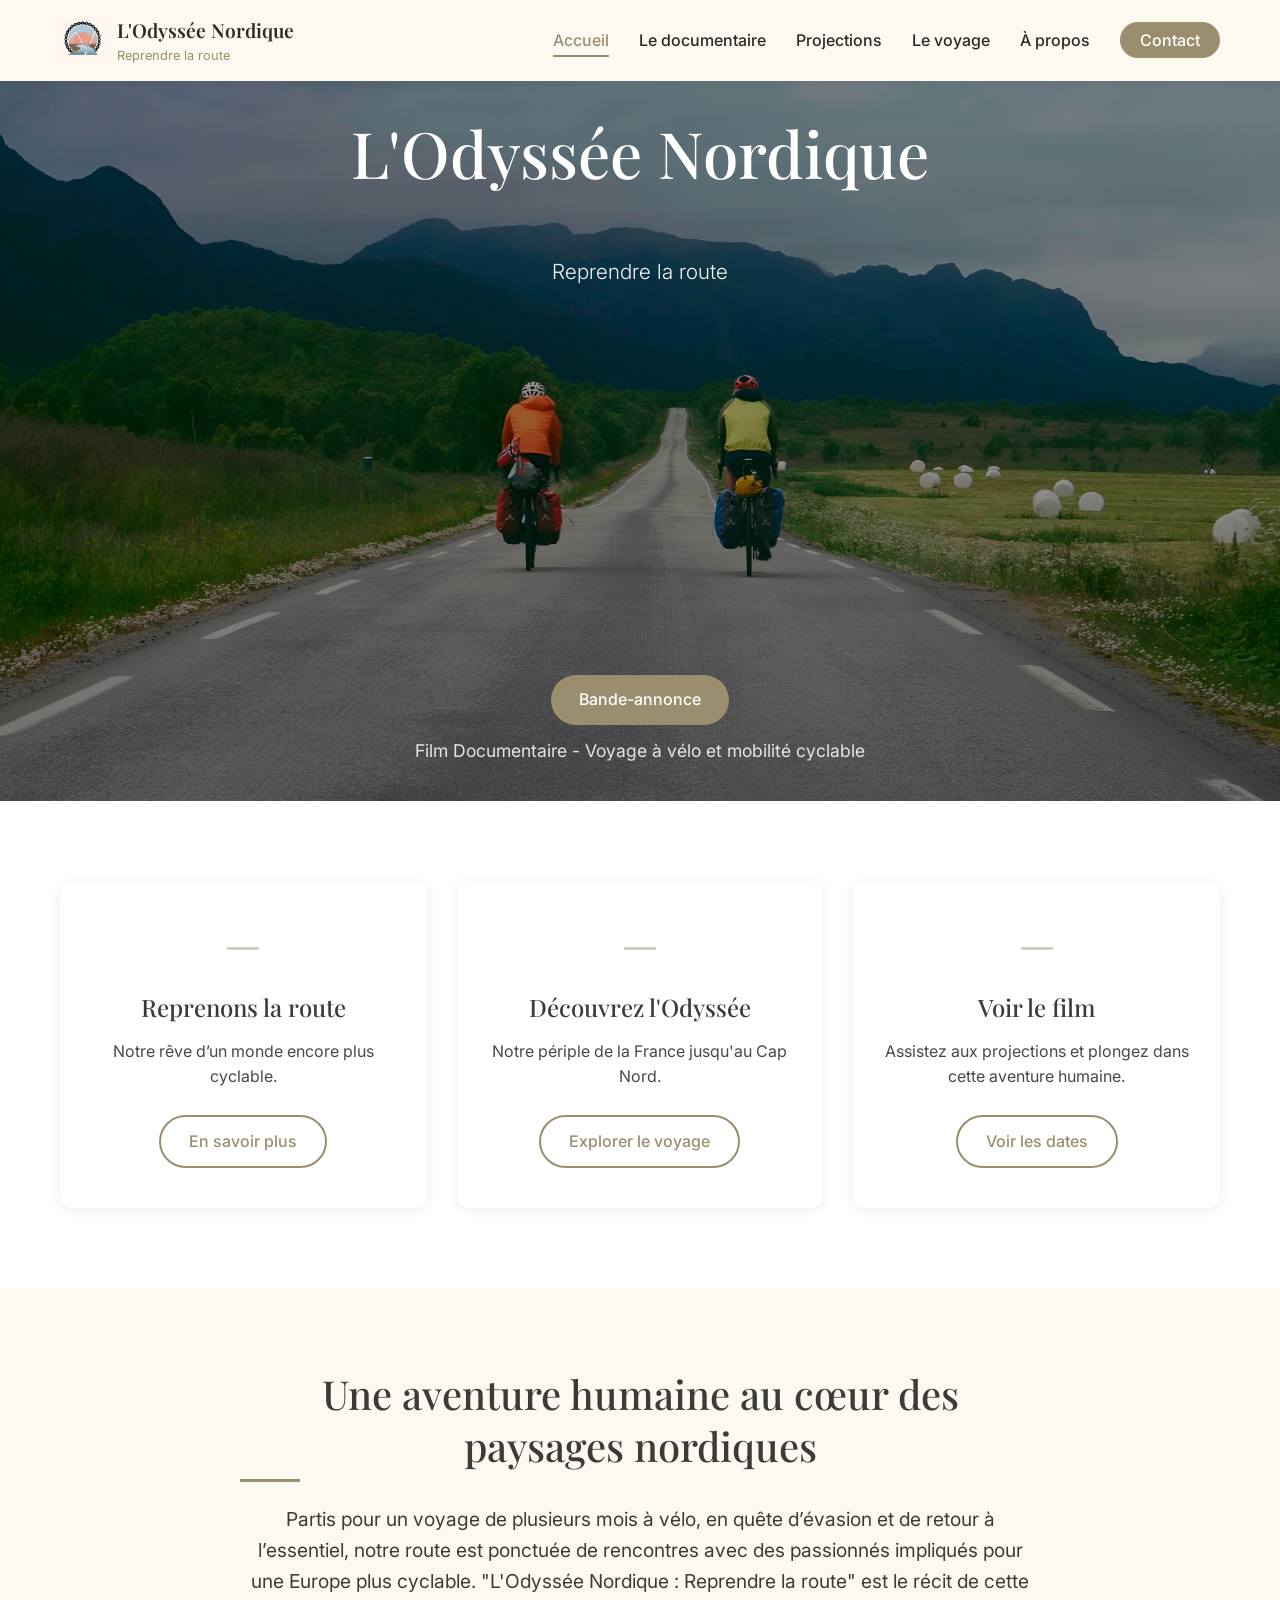
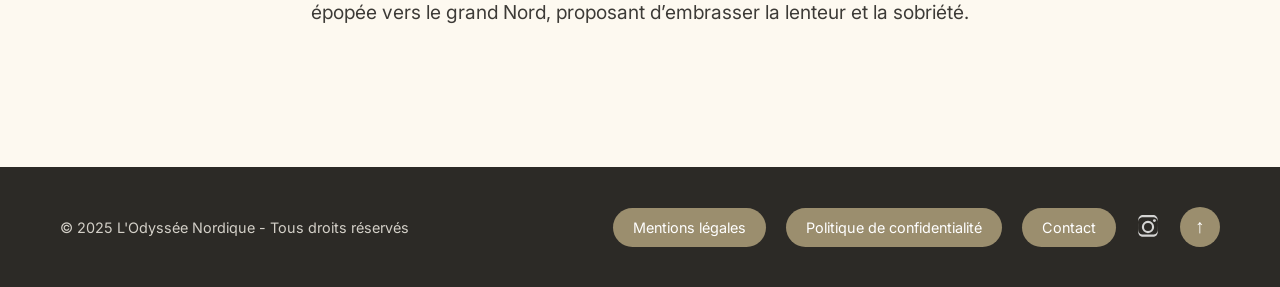
==== commit 2e747462: "Politique & Mention" ====
--- a/index.html
+++ b/index.html
@@ -220,6 +220,8 @@
                     <p>© 2025 L'Odyssée Nordique - Tous droits réservés</p>
                 </div>
                 <div class="footer-links">
+                    <a href="mentions-legales.html" class="footer-btn">Mentions légales</a>
+                    <a href="politique-confidentialite.html" class="footer-btn">Politique de confidentialité</a>
                     <a href="contact.html" class="footer-btn">Contact</a>
                     <a href="https://www.instagram.com/odyssee_nordique/" target="_blank" rel="noopener noreferrer" class="footer-social" aria-label="Instagram">
                         <svg width="24" height="24" viewBox="0 0 24 24" fill="none" xmlns="http://www.w3.org/2000/svg">
--- a/css/style.css
+++ b/css/style.css
@@ -1667,9 +1667,20 @@
         grid-template-columns: 1fr;
     }
     
+    
     .footer-content {
         flex-direction: column;
         text-align: center;
+    }
+
+    .footer-links {
+        flex-wrap: wrap;
+        justify-content: center;
+    }
+
+    .footer-btn {
+        padding: 6px 16px;
+        font-size: 0.85rem;
     }
     
     .hero-title {
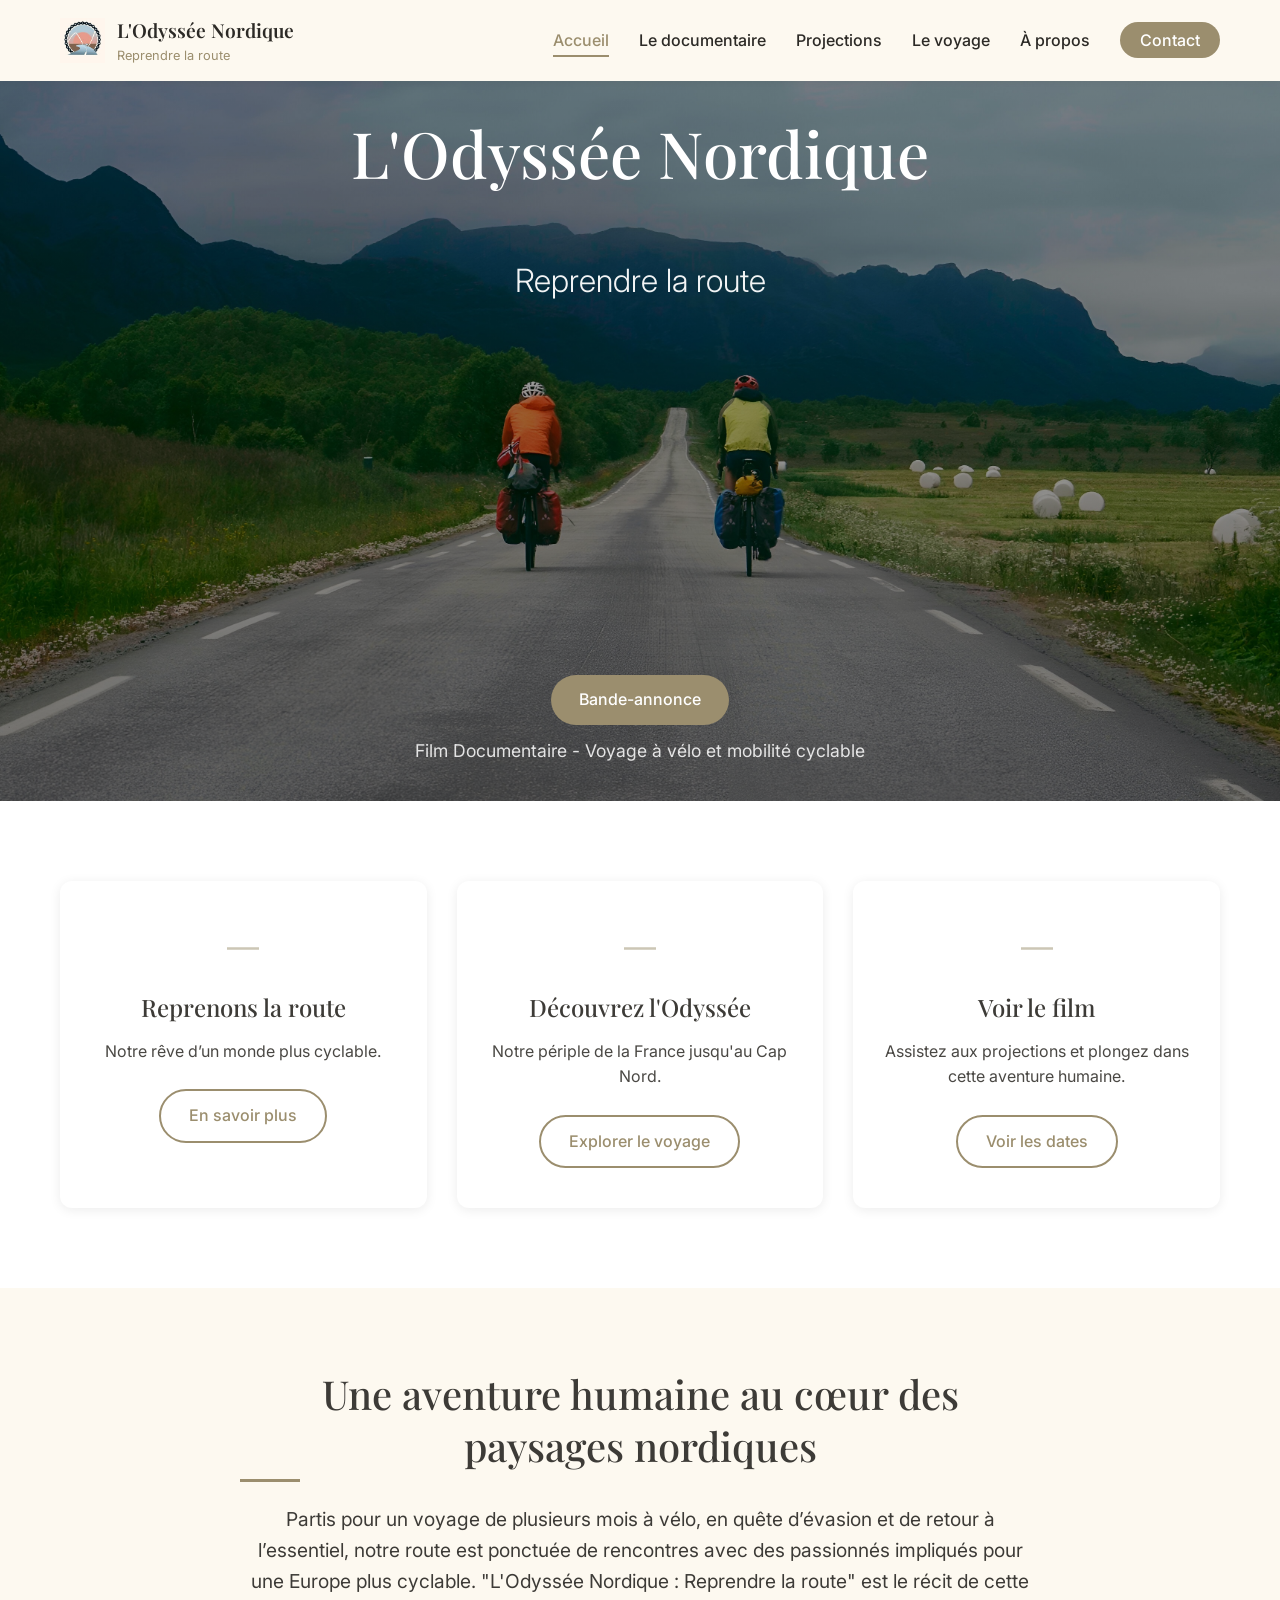
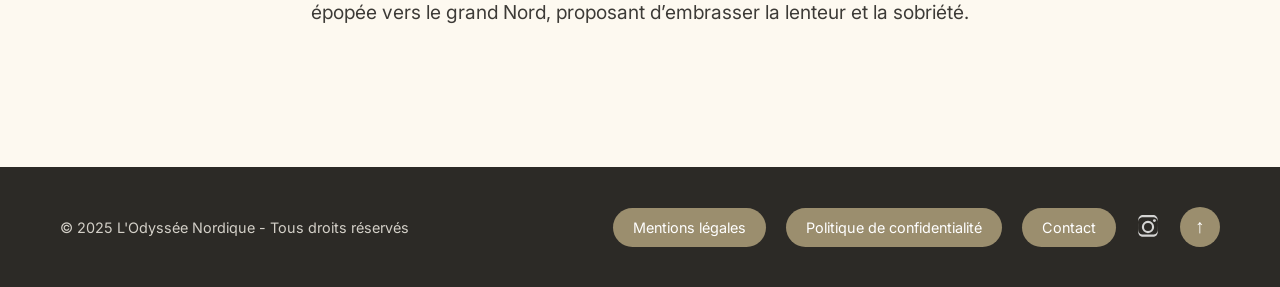
==== commit 3717febd: "Modifs V3" ====
--- a/index.html
+++ b/index.html
@@ -92,7 +92,7 @@
           "name": "Qu'est-ce que L'Odyssée Nordique ?",
           "acceptedAnswer": {
             "@type": "Answer",
-            "text": "L'Odyssée Nordique est un documentaire inspirant sur la renaissance par le voyage en vélo à travers les pays nordiques. C'est l'histoire d'une épopée cyclotouriste de 5 000 kilomètres en Norvège, Suède et Finlande, réalisée par JACOB Yvan."
+            "text": "L'Odyssée Nordique est un documentaire inspirant sur la renaissance par le voyage en vélo à travers les pays nordiques. C'est l'histoire d'une épopée cyclotouriste de 5 000 kilomètres en Norvège, Suède et Finlande, réalisée par Alois et Hector."
           }
         },
         {
@@ -184,7 +184,7 @@
                     <div class="card">
                         <div class="card-icon">—</div>
                         <h3 class="card-title">Reprenons la route</h3>
-                        <p class="card-text">Notre rêve d’un monde encore plus cyclable.                 </p>
+                        <p class="card-text">Notre rêve d’un monde plus cyclable.                 </p>
                         <a href="a-propos.html#vision" class="btn btn-outline">En savoir plus</a>
                     </div>
                     <div class="card">
--- a/css/style.css
+++ b/css/style.css
@@ -405,7 +405,7 @@
 }
 
 .hero-tagline {
-    font-size: 1.3rem;
+    font-size: 2rem;
     color: white;
     opacity: 0.95;
     font-weight: 300;
